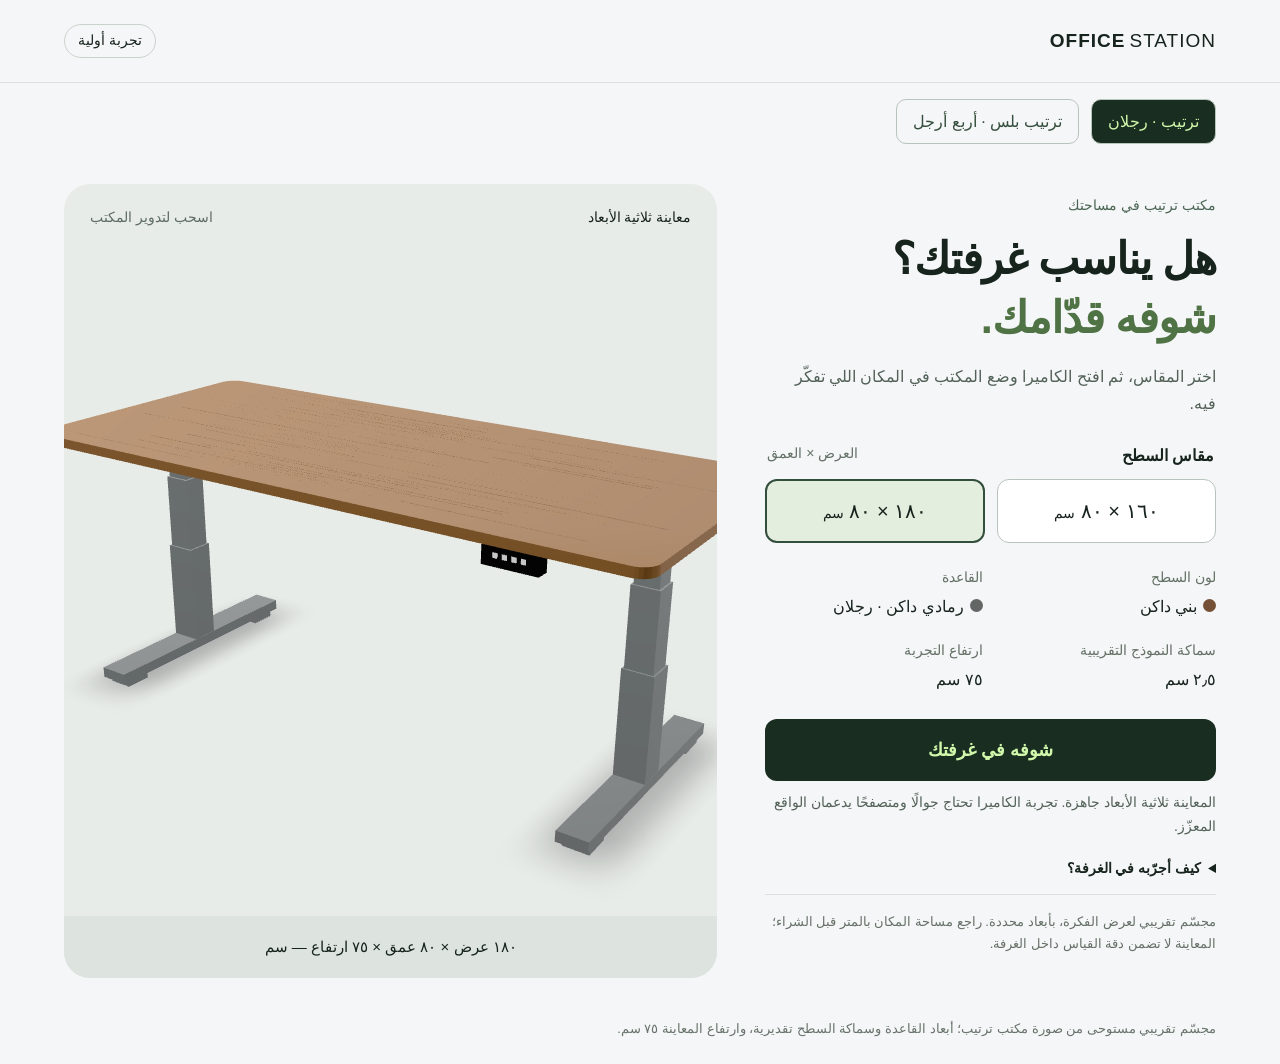
==== tarteeb.html @ aca24e42 "Add Tarteeb two-leg desk AR preview in 160 and 180 cm sizes" ====
<!doctype html>
<html lang="ar" dir="rtl"><head><meta charset="utf-8"><meta name="viewport" content="width=device-width,initial-scale=1"><title>جرّب مكتب ترتيب في غرفتك | أوفيس ستيشن</title><meta name="description" content="جرّب مكتب ترتيب برجلين بمقاسي ١٦٠ × ٨٠ و١٨٠ × ٨٠ سم في غرفتك."><link rel="icon" type="image/svg+xml" href="data:image/svg+xml,%3Csvg xmlns='http://www.w3.org/2000/svg' viewBox='0 0 32 32'%3E%3Crect width='32' height='32' rx='8' fill='%23151d19'/%3E%3Cpath d='M6 10h20v4H6zm2 4h3v11H8zm13 0h3v11h-3' fill='%23b6f36d'/%3E%3C/svg%3E"><script type="module" src="./model-viewer.min.js"></script><link rel="stylesheet" href="./style.css"></head>
<body><header><a href="./" class="brand">OFFICE<span>STATION</span></a><span class="badge">تجربة أولية</span></header><nav class="desk-nav" aria-label="نوع المكتب"><a href="./tarteeb.html" aria-current="page">ترتيب · رجلان</a><a href="./">ترتيب بلس · أربع أرجل</a></nav><main><section class="viewer"><div class="view-label">معاينة ثلاثية الأبعاد <span>اسحب لتدوير المكتب</span></div><model-viewer id="desk" src="./tarteeb-180.glb" alt="مكتب ترتيب بسطح بني وقاعدة رمادية داكنة برجلين، عرضه ١٨٠ سم وعمقه ٨٠ سم" ar ar-modes="webxr quick-look" ar-scale="fixed" ar-placement="floor" camera-controls touch-action="pan-y" shadow-intensity="1.1" exposure="1.2" camera-orbit="35deg 68deg 3.3m" camera-target="0m 0.38m 0m" min-camera-orbit="auto 15deg 1.5m" max-camera-orbit="auto 90deg 5m" loading="eager"><button slot="ar-button" class="native-ar">شوفه في غرفتك</button><div slot="progress-bar" id="loading">جاري تجهيز المكتب…</div></model-viewer><div class="scale-label" id="dimensions">١٨٠ عرض × ٨٠ عمق × ٧٥ ارتفاع — سم</div></section><section class="controls"><p class="eyebrow">مكتب ترتيب في مساحتك</p><h1>هل يناسب غرفتك؟<br><span>شوفه قدّامك.</span></h1><p class="intro">اختر المقاس، ثم افتح الكاميرا وضع المكتب في المكان اللي تفكّر فيه.</p><fieldset><legend>مقاس السطح <small>العرض × العمق</small></legend><div class="sizes"><label><input type="radio" name="size" value="160"><span>١٦٠ × ٨٠ <small>سم</small></span></label><label><input type="radio" name="size" value="180" checked><span>١٨٠ × ٨٠ <small>سم</small></span></label></div></fieldset><dl><div><dt>لون السطح</dt><dd><i class="swatch wood"></i>بني داكن</dd></div><div><dt>القاعدة</dt><dd><i class="swatch grey"></i>رمادي داكن · رجلان</dd></div><div><dt>سماكة النموذج التقريبية</dt><dd>٢٫٥ سم</dd></div><div><dt>ارتفاع التجربة</dt><dd>٧٥ سم</dd></div></dl><button id="ar" disabled>جاري تجهيز التجربة…</button><p id="status" role="status" aria-live="polite">افتح الصفحة من جوالك لتجربة المكتب بالكاميرا.</p><details><summary>كيف أجرّبه في الغرفة؟</summary><ol><li>افتح الرابط في Safari على آيفون أو Chrome على أندرويد مدعوم.</li><li>اضغط «شوفه في غرفتك» واسمح بالكاميرا إذا طُلب منك.</li><li>وجّه الكاميرا نحو أرضية واضحة وبإضاءة جيدة، ثم ضع المكتب وحرّكه في المكان.</li><li>للمقارنة، ارجع للصفحة واختر المقاس الآخر.</li></ol></details><p class="note">مجسّم تقريبي لعرض الفكرة، بأبعاد محددة. راجع مساحة المكان بالمتر قبل الشراء؛ المعاينة لا تضمن دقة القياس داخل الغرفة.</p></section></main><footer>مجسّم تقريبي مستوحى من صورة مكتب ترتيب؛ أبعاد القاعدة وسماكة السطح تقديرية، وارتفاع المعاينة ٧٥ سم.</footer><script src="./tarteeb.js"></script></body></html>
---- style.css ----
*{box-sizing:border-box}body{margin:0;background:#f5f6f7;color:#17231d;font-family:Tahoma,Arial,sans-serif;font-size:16px;line-height:1.7}header{max-width:1440px;margin:auto;padding:24px 5%;display:flex;align-items:center;justify-content:space-between;border-bottom:1px solid #dce1dd}.brand{font:bold 19px Arial;letter-spacing:1px;color:#17231d;text-decoration:none;direction:ltr}.brand span{font-weight:400;margin-left:4px}.badge{font-size:14px;border:1px solid #cad3cb;padding:4px 13px;border-radius:30px}main{max-width:1440px;margin:auto;padding:40px 5%;display:grid;grid-template-columns:1.45fr 1fr;gap:48px;direction:ltr}.viewer{direction:rtl;position:relative;background:#e8ece9;border-radius:26px;min-height:640px;overflow:hidden;display:flex;flex-direction:column}.view-label{padding:22px 26px;display:flex;justify-content:space-between;gap:10px;font-size:14px}.view-label span{color:#5e6d63}model-viewer{width:100%;height:540px;flex:1;--poster-color:transparent}.scale-label{text-align:center;padding:18px;font-size:15px;background:#dde4df}.controls{direction:rtl;padding:10px 0}.eyebrow{color:#4a6554;font-size:14px;margin:0}h1{font-size:clamp(30px,3.4vw,46px);line-height:1.35;margin:12px 0 16px;letter-spacing:-1px}h1 span{color:#507345}.intro{color:#536258;margin:0 0 24px}fieldset{border:0;padding:0;margin:0}legend{width:100%;margin-bottom:10px;font-weight:bold}legend small{float:left;color:#637167;font-weight:normal;font-size:14px}.sizes{display:flex;gap:12px}.sizes label{flex:1;position:relative;cursor:pointer}.sizes input{position:absolute;opacity:0}.sizes span{display:block;text-align:center;border:1px solid #b8c5bc;padding:14px 8px;border-radius:12px;background:#fff;font-size:20px}.sizes small{font-size:14px}.sizes input:checked+span{border:2px solid #344e3d;background:#e4eedf;padding:13px 7px}.sizes input:focus-visible+span{outline:3px solid #80ab5e;outline-offset:3px}dl{margin:23px 0;display:grid;grid-template-columns:1fr 1fr;gap:16px}dt{font-size:14px;color:#647166}dd{margin:3px 0;font-size:16px}.swatch{display:inline-block;width:13px;height:13px;background:#252725;border-radius:50%;margin-left:6px}.wood{background:#745036}button{font:inherit;cursor:pointer;border:0;border-radius:12px}#ar{width:100%;padding:16px;background:#192e21;color:#d0f7aa;font-weight:bold;font-size:18px}#ar:disabled{opacity:.55;cursor:default}#status{font-size:14px;color:#536258;margin:10px 0 18px}.note{font-size:13px;color:#657067;border-top:1px solid #dce1dd;padding-top:16px}details{font-size:14px}summary{cursor:pointer;font-weight:bold}ol{padding-right:22px}footer{max-width:1440px;padding:0 5% 24px;margin:auto;color:#67736a;font-size:13px}.native-ar{position:absolute;bottom:16px;left:50%;transform:translateX(-50%);background:#192e21;color:white;padding:12px 20px;white-space:nowrap}#loading{position:absolute;top:45%;width:100%;text-align:center;font-size:16px;pointer-events:none}@media(max-width:800px){header{padding:17px 6%}main{padding:20px 5%;grid-template-columns:1fr;gap:24px}.viewer{min-height:350px}model-viewer{height:300px;min-height:300px}.view-label{padding:15px;font-size:13px}.scale-label{font-size:14px;padding:12px}.controls{padding:0}h1{font-size:31px;margin:6px 0 12px}h1 br{display:none}h1 span{margin-right:7px}.intro{margin-bottom:20px}footer{padding:0 5% 24px}}@media(prefers-reduced-motion:reduce){*{scroll-behavior:auto}}

.desk-nav{max-width:1440px;margin:0 auto;padding:16px 5% 0;display:flex;gap:12px;flex-wrap:wrap}.desk-nav a{color:#344e3d;text-decoration:none;padding:8px 16px;border:1px solid #b8c5bc;border-radius:10px;font-size:16px}.desk-nav a[aria-current="page"]{background:#192e21;color:#d0f7aa}.swatch.grey{background:#626665}
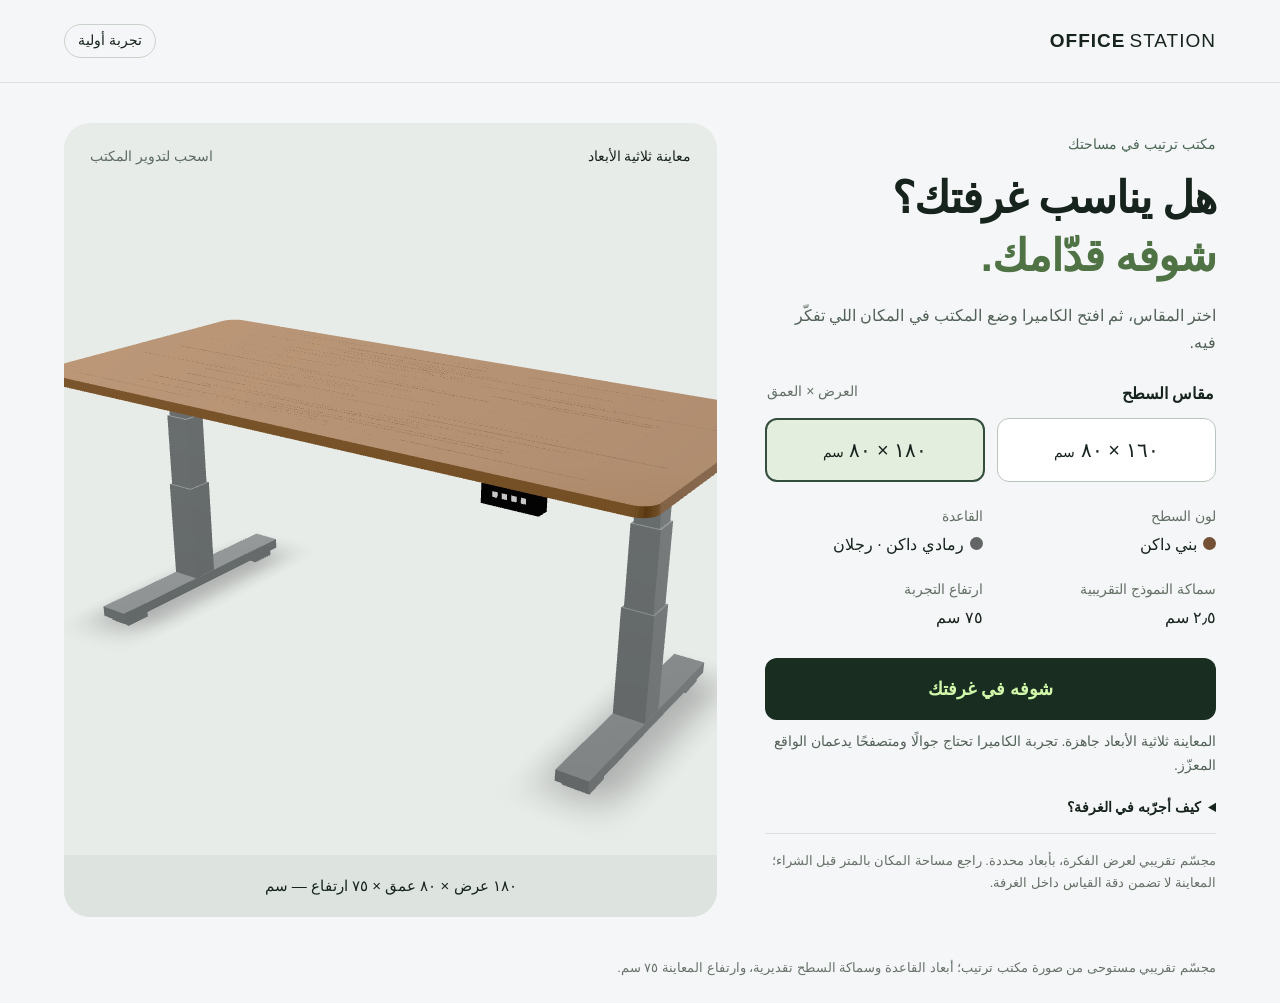
==== commit 1c623c3f: "Keep tarteeb.html independent without links to other desk previews" ====
--- a/tarteeb.html
+++ b/tarteeb.html
@@ -1,3 +1,3 @@
 <!doctype html>
 <html lang="ar" dir="rtl"><head><meta charset="utf-8"><meta name="viewport" content="width=device-width,initial-scale=1"><title>جرّب مكتب ترتيب في غرفتك | أوفيس ستيشن</title><meta name="description" content="جرّب مكتب ترتيب برجلين بمقاسي ١٦٠ × ٨٠ و١٨٠ × ٨٠ سم في غرفتك."><link rel="icon" type="image/svg+xml" href="data:image/svg+xml,%3Csvg xmlns='http://www.w3.org/2000/svg' viewBox='0 0 32 32'%3E%3Crect width='32' height='32' rx='8' fill='%23151d19'/%3E%3Cpath d='M6 10h20v4H6zm2 4h3v11H8zm13 0h3v11h-3' fill='%23b6f36d'/%3E%3C/svg%3E"><script type="module" src="./model-viewer.min.js"></script><link rel="stylesheet" href="./style.css"></head>
-<body><header><a href="./" class="brand">OFFICE<span>STATION</span></a><span class="badge">تجربة أولية</span></header><nav class="desk-nav" aria-label="نوع المكتب"><a href="./tarteeb.html" aria-current="page">ترتيب · رجلان</a><a href="./">ترتيب بلس · أربع أرجل</a></nav><main><section class="viewer"><div class="view-label">معاينة ثلاثية الأبعاد <span>اسحب لتدوير المكتب</span></div><model-viewer id="desk" src="./tarteeb-180.glb" alt="مكتب ترتيب بسطح بني وقاعدة رمادية داكنة برجلين، عرضه ١٨٠ سم وعمقه ٨٠ سم" ar ar-modes="webxr quick-look" ar-scale="fixed" ar-placement="floor" camera-controls touch-action="pan-y" shadow-intensity="1.1" exposure="1.2" camera-orbit="35deg 68deg 3.3m" camera-target="0m 0.38m 0m" min-camera-orbit="auto 15deg 1.5m" max-camera-orbit="auto 90deg 5m" loading="eager"><button slot="ar-button" class="native-ar">شوفه في غرفتك</button><div slot="progress-bar" id="loading">جاري تجهيز المكتب…</div></model-viewer><div class="scale-label" id="dimensions">١٨٠ عرض × ٨٠ عمق × ٧٥ ارتفاع — سم</div></section><section class="controls"><p class="eyebrow">مكتب ترتيب في مساحتك</p><h1>هل يناسب غرفتك؟<br><span>شوفه قدّامك.</span></h1><p class="intro">اختر المقاس، ثم افتح الكاميرا وضع المكتب في المكان اللي تفكّر فيه.</p><fieldset><legend>مقاس السطح <small>العرض × العمق</small></legend><div class="sizes"><label><input type="radio" name="size" value="160"><span>١٦٠ × ٨٠ <small>سم</small></span></label><label><input type="radio" name="size" value="180" checked><span>١٨٠ × ٨٠ <small>سم</small></span></label></div></fieldset><dl><div><dt>لون السطح</dt><dd><i class="swatch wood"></i>بني داكن</dd></div><div><dt>القاعدة</dt><dd><i class="swatch grey"></i>رمادي داكن · رجلان</dd></div><div><dt>سماكة النموذج التقريبية</dt><dd>٢٫٥ سم</dd></div><div><dt>ارتفاع التجربة</dt><dd>٧٥ سم</dd></div></dl><button id="ar" disabled>جاري تجهيز التجربة…</button><p id="status" role="status" aria-live="polite">افتح الصفحة من جوالك لتجربة المكتب بالكاميرا.</p><details><summary>كيف أجرّبه في الغرفة؟</summary><ol><li>افتح الرابط في Safari على آيفون أو Chrome على أندرويد مدعوم.</li><li>اضغط «شوفه في غرفتك» واسمح بالكاميرا إذا طُلب منك.</li><li>وجّه الكاميرا نحو أرضية واضحة وبإضاءة جيدة، ثم ضع المكتب وحرّكه في المكان.</li><li>للمقارنة، ارجع للصفحة واختر المقاس الآخر.</li></ol></details><p class="note">مجسّم تقريبي لعرض الفكرة، بأبعاد محددة. راجع مساحة المكان بالمتر قبل الشراء؛ المعاينة لا تضمن دقة القياس داخل الغرفة.</p></section></main><footer>مجسّم تقريبي مستوحى من صورة مكتب ترتيب؛ أبعاد القاعدة وسماكة السطح تقديرية، وارتفاع المعاينة ٧٥ سم.</footer><script src="./tarteeb.js"></script></body></html>
+<body><header><a href="./tarteeb.html" class="brand">OFFICE<span>STATION</span></a><span class="badge">تجربة أولية</span></header><main><section class="viewer"><div class="view-label">معاينة ثلاثية الأبعاد <span>اسحب لتدوير المكتب</span></div><model-viewer id="desk" src="./tarteeb-180.glb" alt="مكتب ترتيب بسطح بني وقاعدة رمادية داكنة برجلين، عرضه ١٨٠ سم وعمقه ٨٠ سم" ar ar-modes="webxr quick-look" ar-scale="fixed" ar-placement="floor" camera-controls touch-action="pan-y" shadow-intensity="1.1" exposure="1.2" camera-orbit="35deg 68deg 3.3m" camera-target="0m 0.38m 0m" min-camera-orbit="auto 15deg 1.5m" max-camera-orbit="auto 90deg 5m" loading="eager"><button slot="ar-button" class="native-ar">شوفه في غرفتك</button><div slot="progress-bar" id="loading">جاري تجهيز المكتب…</div></model-viewer><div class="scale-label" id="dimensions">١٨٠ عرض × ٨٠ عمق × ٧٥ ارتفاع — سم</div></section><section class="controls"><p class="eyebrow">مكتب ترتيب في مساحتك</p><h1>هل يناسب غرفتك؟<br><span>شوفه قدّامك.</span></h1><p class="intro">اختر المقاس، ثم افتح الكاميرا وضع المكتب في المكان اللي تفكّر فيه.</p><fieldset><legend>مقاس السطح <small>العرض × العمق</small></legend><div class="sizes"><label><input type="radio" name="size" value="160"><span>١٦٠ × ٨٠ <small>سم</small></span></label><label><input type="radio" name="size" value="180" checked><span>١٨٠ × ٨٠ <small>سم</small></span></label></div></fieldset><dl><div><dt>لون السطح</dt><dd><i class="swatch wood"></i>بني داكن</dd></div><div><dt>القاعدة</dt><dd><i class="swatch grey"></i>رمادي داكن · رجلان</dd></div><div><dt>سماكة النموذج التقريبية</dt><dd>٢٫٥ سم</dd></div><div><dt>ارتفاع التجربة</dt><dd>٧٥ سم</dd></div></dl><button id="ar" disabled>جاري تجهيز التجربة…</button><p id="status" role="status" aria-live="polite">افتح الصفحة من جوالك لتجربة المكتب بالكاميرا.</p><details><summary>كيف أجرّبه في الغرفة؟</summary><ol><li>افتح الرابط في Safari على آيفون أو Chrome على أندرويد مدعوم.</li><li>اضغط «شوفه في غرفتك» واسمح بالكاميرا إذا طُلب منك.</li><li>وجّه الكاميرا نحو أرضية واضحة وبإضاءة جيدة، ثم ضع المكتب وحرّكه في المكان.</li><li>للمقارنة، ارجع للصفحة واختر المقاس الآخر.</li></ol></details><p class="note">مجسّم تقريبي لعرض الفكرة، بأبعاد محددة. راجع مساحة المكان بالمتر قبل الشراء؛ المعاينة لا تضمن دقة القياس داخل الغرفة.</p></section></main><footer>مجسّم تقريبي مستوحى من صورة مكتب ترتيب؛ أبعاد القاعدة وسماكة السطح تقديرية، وارتفاع المعاينة ٧٥ سم.</footer><script src="./tarteeb.js"></script></body></html>
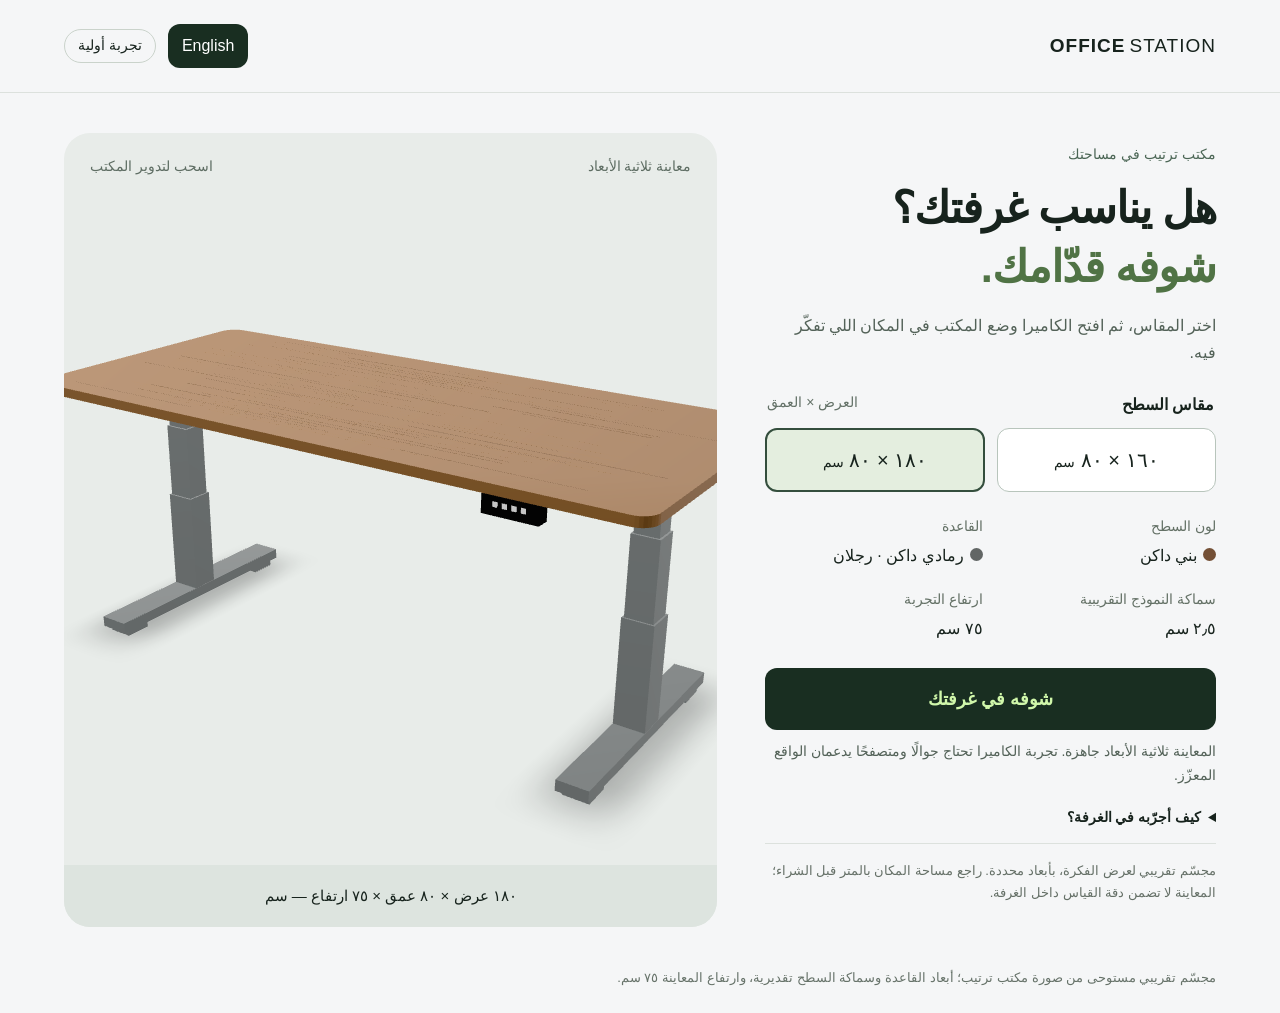
==== commit 36413fcd: "Add independent Tarteeb language toggle with RTL and LTR layouts" ====
--- a/tarteeb.html
+++ b/tarteeb.html
@@ -1,3 +1,3 @@
 <!doctype html>
-<html lang="ar" dir="rtl"><head><meta charset="utf-8"><meta name="viewport" content="width=device-width,initial-scale=1"><title>جرّب مكتب ترتيب في غرفتك | أوفيس ستيشن</title><meta name="description" content="جرّب مكتب ترتيب برجلين بمقاسي ١٦٠ × ٨٠ و١٨٠ × ٨٠ سم في غرفتك."><link rel="icon" type="image/svg+xml" href="data:image/svg+xml,%3Csvg xmlns='http://www.w3.org/2000/svg' viewBox='0 0 32 32'%3E%3Crect width='32' height='32' rx='8' fill='%23151d19'/%3E%3Cpath d='M6 10h20v4H6zm2 4h3v11H8zm13 0h3v11h-3' fill='%23b6f36d'/%3E%3C/svg%3E"><script type="module" src="./model-viewer.min.js"></script><link rel="stylesheet" href="./style.css"></head>
-<body><header><a href="./tarteeb.html" class="brand">OFFICE<span>STATION</span></a><span class="badge">تجربة أولية</span></header><main><section class="viewer"><div class="view-label">معاينة ثلاثية الأبعاد <span>اسحب لتدوير المكتب</span></div><model-viewer id="desk" src="./tarteeb-180.glb" alt="مكتب ترتيب بسطح بني وقاعدة رمادية داكنة برجلين، عرضه ١٨٠ سم وعمقه ٨٠ سم" ar ar-modes="webxr quick-look" ar-scale="fixed" ar-placement="floor" camera-controls touch-action="pan-y" shadow-intensity="1.1" exposure="1.2" camera-orbit="35deg 68deg 3.3m" camera-target="0m 0.38m 0m" min-camera-orbit="auto 15deg 1.5m" max-camera-orbit="auto 90deg 5m" loading="eager"><button slot="ar-button" class="native-ar">شوفه في غرفتك</button><div slot="progress-bar" id="loading">جاري تجهيز المكتب…</div></model-viewer><div class="scale-label" id="dimensions">١٨٠ عرض × ٨٠ عمق × ٧٥ ارتفاع — سم</div></section><section class="controls"><p class="eyebrow">مكتب ترتيب في مساحتك</p><h1>هل يناسب غرفتك؟<br><span>شوفه قدّامك.</span></h1><p class="intro">اختر المقاس، ثم افتح الكاميرا وضع المكتب في المكان اللي تفكّر فيه.</p><fieldset><legend>مقاس السطح <small>العرض × العمق</small></legend><div class="sizes"><label><input type="radio" name="size" value="160"><span>١٦٠ × ٨٠ <small>سم</small></span></label><label><input type="radio" name="size" value="180" checked><span>١٨٠ × ٨٠ <small>سم</small></span></label></div></fieldset><dl><div><dt>لون السطح</dt><dd><i class="swatch wood"></i>بني داكن</dd></div><div><dt>القاعدة</dt><dd><i class="swatch grey"></i>رمادي داكن · رجلان</dd></div><div><dt>سماكة النموذج التقريبية</dt><dd>٢٫٥ سم</dd></div><div><dt>ارتفاع التجربة</dt><dd>٧٥ سم</dd></div></dl><button id="ar" disabled>جاري تجهيز التجربة…</button><p id="status" role="status" aria-live="polite">افتح الصفحة من جوالك لتجربة المكتب بالكاميرا.</p><details><summary>كيف أجرّبه في الغرفة؟</summary><ol><li>افتح الرابط في Safari على آيفون أو Chrome على أندرويد مدعوم.</li><li>اضغط «شوفه في غرفتك» واسمح بالكاميرا إذا طُلب منك.</li><li>وجّه الكاميرا نحو أرضية واضحة وبإضاءة جيدة، ثم ضع المكتب وحرّكه في المكان.</li><li>للمقارنة، ارجع للصفحة واختر المقاس الآخر.</li></ol></details><p class="note">مجسّم تقريبي لعرض الفكرة، بأبعاد محددة. راجع مساحة المكان بالمتر قبل الشراء؛ المعاينة لا تضمن دقة القياس داخل الغرفة.</p></section></main><footer>مجسّم تقريبي مستوحى من صورة مكتب ترتيب؛ أبعاد القاعدة وسماكة السطح تقديرية، وارتفاع المعاينة ٧٥ سم.</footer><script src="./tarteeb.js"></script></body></html>
+<html lang="ar" dir="rtl"><head><meta charset="utf-8"><meta name="viewport" content="width=device-width,initial-scale=1"><title>جرّب مكتب ترتيب في غرفتك | أوفيس ستيشن</title><meta name="description" content="جرّب مكتب ترتيب برجلين بمقاسي ١٦٠ × ٨٠ و١٨٠ × ٨٠ سم في غرفتك."><link rel="icon" type="image/svg+xml" href="data:image/svg+xml,%3Csvg xmlns='http://www.w3.org/2000/svg' viewBox='0 0 32 32'%3E%3Crect width='32' height='32' rx='8' fill='%23151d19'/%3E%3Cpath d='M6 10h20v4H6zm2 4h3v11H8zm13 0h3v11h-3' fill='%23b6f36d'/%3E%3C/svg%3E"><script type="module" src="./model-viewer.min.js"></script><link rel="stylesheet" href="./style.css"><style>.header-actions{display:flex;align-items:center;gap:12px}#language-toggle{background:#192e21;color:#fff;padding:8px 14px;font-size:16px;min-height:44px}html[dir="ltr"] .viewer,html[dir="ltr"] .controls{direction:ltr}html[dir="ltr"] legend small{float:right}html[dir="ltr"] .swatch{margin-left:0;margin-right:6px}html[dir="ltr"] ol{padding-right:0;padding-left:22px}html[dir="ltr"] h1{letter-spacing:normal}html[dir="ltr"] h1 span{margin-right:0}@media(max-width:420px){header{padding-inline:4%;gap:8px}.header-actions{gap:6px}.brand{font-size:16px}.badge{padding:4px 8px;font-size:12px}}h1 span[data-i18n="heading"]{color:inherit}</style></head>
+<body><header><a href="./tarteeb.html" class="brand">OFFICE<span>STATION</span></a><div class="header-actions"><button id="language-toggle" type="button" lang="en" aria-label="Switch to English">English</button><span class="badge" data-i18n="badge">تجربة أولية</span></div></header><main><section class="viewer"><div class="view-label" ><span data-i18n="preview">معاينة ثلاثية الأبعاد</span> <span data-i18n="drag">اسحب لتدوير المكتب</span></div><model-viewer id="desk" src="./tarteeb-180.glb" alt="مكتب ترتيب بسطح بني وقاعدة رمادية داكنة برجلين، عرضه ١٨٠ سم وعمقه ٨٠ سم" ar ar-modes="webxr quick-look" ar-scale="fixed" ar-placement="floor" camera-controls touch-action="pan-y" shadow-intensity="1.1" exposure="1.2" camera-orbit="35deg 68deg 3.3m" camera-target="0m 0.38m 0m" min-camera-orbit="auto 15deg 1.5m" max-camera-orbit="auto 90deg 5m" loading="eager"><button slot="ar-button" class="native-ar" data-i18n="ar">شوفه في غرفتك</button><div slot="progress-bar" id="loading">جاري تجهيز المكتب…</div></model-viewer><div class="scale-label" id="dimensions">١٨٠ عرض × ٨٠ عمق × ٧٥ ارتفاع — سم</div></section><section class="controls"><p class="eyebrow" data-i18n="eyebrow">مكتب ترتيب في مساحتك</p><h1 ><span data-i18n="heading">هل يناسب غرفتك؟</span><br><span data-i18n="accent">شوفه قدّامك.</span></h1><p class="intro" data-i18n="intro">اختر المقاس، ثم افتح الكاميرا وضع المكتب في المكان اللي تفكّر فيه.</p><fieldset><legend ><span data-i18n="size">مقاس السطح</span> <small data-i18n="axes">العرض × العمق</small></legend><div class="sizes"><label><input type="radio" name="size" value="160"><span><bdi data-i18n="s160">١٦٠ × ٨٠</bdi> <small data-i18n="cm">سم</small></span></label><label><input type="radio" name="size" value="180" checked><span><bdi data-i18n="s180">١٨٠ × ٨٠</bdi> <small data-i18n="cm">سم</small></span></label></div></fieldset><dl><div><dt data-i18n="color">لون السطح</dt><dd><i class="swatch wood"></i><span data-i18n="brown">بني داكن</span></dd></div><div><dt data-i18n="base">القاعدة</dt><dd><i class="swatch grey"></i><span data-i18n="grey">رمادي داكن · رجلان</span></dd></div><div><dt data-i18n="thickness">سماكة النموذج التقريبية</dt><dd data-i18n="thicknessValue">٢٫٥ سم</dd></div><div><dt data-i18n="height">ارتفاع التجربة</dt><dd data-i18n="heightValue">٧٥ سم</dd></div></dl><button id="ar" disabled>جاري تجهيز التجربة…</button><p id="status" role="status" aria-live="polite">افتح الصفحة من جوالك لتجربة المكتب بالكاميرا.</p><details><summary data-i18n="help">كيف أجرّبه في الغرفة؟</summary><ol><li data-i18n="step1">افتح الرابط في Safari على آيفون أو Chrome على أندرويد مدعوم.</li><li data-i18n="step2">اضغط «شوفه في غرفتك» واسمح بالكاميرا إذا طُلب منك.</li><li data-i18n="step3">وجّه الكاميرا نحو أرضية واضحة وبإضاءة جيدة، ثم ضع المكتب وحرّكه في المكان.</li><li data-i18n="step4">للمقارنة، ارجع للصفحة واختر المقاس الآخر.</li></ol></details><p class="note" data-i18n="note">مجسّم تقريبي لعرض الفكرة، بأبعاد محددة. راجع مساحة المكان بالمتر قبل الشراء؛ المعاينة لا تضمن دقة القياس داخل الغرفة.</p></section></main><footer data-i18n="footer">مجسّم تقريبي مستوحى من صورة مكتب ترتيب؛ أبعاد القاعدة وسماكة السطح تقديرية، وارتفاع المعاينة ٧٥ سم.</footer><script src="./tarteeb.js?v=language1"></script></body></html>
